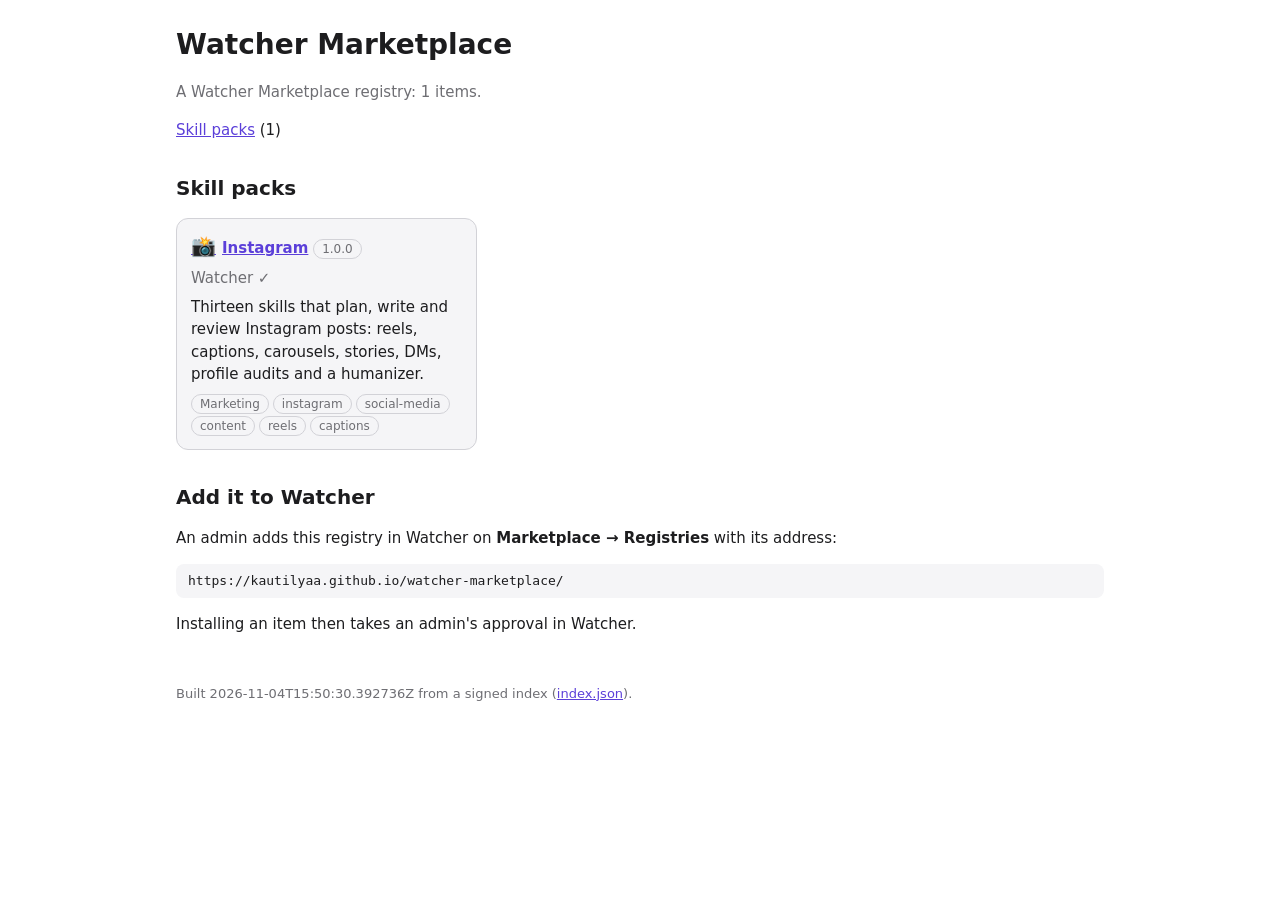
==== docs/index.html @ d585a583 "Registry tools, CI, catalog pages Signed-off-by: ayashasw <arunbh.y@rapidclaims.ai>" ====
<!doctype html>
<html lang="en">
<head>
<meta charset="utf-8">
<meta name="viewport" content="width=device-width, initial-scale=1">
<meta http-equiv="Content-Security-Policy" content="default-src 'none'; img-src 'self'; style-src 'self'">
<meta name="referrer" content="no-referrer">
<title>Watcher Marketplace</title>
<link rel="stylesheet" href="catalog.css">
</head>
<body>
<header>
<h1>Watcher Marketplace</h1>
<p class="muted">A Watcher Marketplace registry: 1 items.</p>
</header>
<main>
<nav><ul>
<li><a href="#skill_pack">Skill packs</a> (1)</li>
</ul></nav>
<section id="skill_pack">
<h2>Skill packs</h2>
<ul class="cards">
<li class="card">
<a href="items/watcher/instagram/index.html"><span class="icon">📸</span><b>Instagram</b></a> <span class="pill">1.0.0</span>
<p class="muted">Watcher ✓</p>
<p>Thirteen skills that plan, write and review Instagram posts: reels, captions, carousels, stories, DMs, profile audits and a humanizer.</p>
<p><span class="pill">Marketing</span><span class="pill">instagram</span><span class="pill">social-media</span><span class="pill">content</span><span class="pill">reels</span><span class="pill">captions</span></p>
</li>
</ul>
</section>
<section class="add">
<h2>Add it to Watcher</h2>
<p>An admin adds this registry in Watcher on <b>Marketplace → Registries</b> with its address:</p>
<pre>https://kautilyaa.github.io/watcher-marketplace/</pre>
<p>Installing an item then takes an admin's approval in Watcher.</p>
</section>
</main>
<footer>Built 2026-11-04T15:50:30.392736Z from a signed index (<a href="index.json">index.json</a>).</footer>
</body>
</html>
---- docs/catalog.css ----
:root { color-scheme: light dark; --fg: #1d1d1f; --muted: #6e6e73; --line: #d2d2d7; --card: #f5f5f7;
  --accent: #5b3fd9; }
@media (prefers-color-scheme: dark) {
  :root { --fg: #f5f5f7; --muted: #a1a1a6; --line: #3a3a3c; --card: #1c1c1e; --accent: #a28bff; }
}
* { box-sizing: border-box; }
body { margin: 0 auto; max-width: 960px; padding: 24px 16px 48px; font: 15px/1.5 system-ui, sans-serif;
  color: var(--fg); }
a { color: var(--accent); }
header h1 { margin: 0 0 4px; font-size: 28px; }
h2 { margin: 32px 0 12px; font-size: 20px; }
.muted, footer { color: var(--muted); }
code, pre { font: 13px/1.4 ui-monospace, monospace; overflow-wrap: anywhere; }
pre { white-space: pre-wrap; background: var(--card); padding: 8px 12px; border-radius: 8px; }
nav ul, .cards, .versions { list-style: none; padding: 0; }
nav li { display: inline-block; margin-right: 16px; }
.cards { display: grid; grid-template-columns: repeat(auto-fill, minmax(260px, 1fr)); gap: 12px; }
.card { background: var(--card); border: 1px solid var(--line); border-radius: 12px; padding: 12px 14px; }
.card p { margin: 6px 0 0; }
.icon { font-size: 20px; margin-right: 6px; }
.pill { display: inline-block; border: 1px solid var(--line); border-radius: 999px; padding: 0 8px; font-size: 12px;
  color: var(--muted); margin: 2px 4px 0 0; }
.withdrawn { color: #c9302c; }
.facts { display: grid; grid-template-columns: max-content 1fr; gap: 4px 16px; }
.facts dt { color: var(--muted); }
.facts dd { margin: 0; }
.versions li { border-top: 1px solid var(--line); padding: 8px 0; }
.versions h3 { margin: 0; font-size: 16px; }
footer { margin-top: 48px; font-size: 13px; }
.shots { display: flex; flex-wrap: wrap; gap: 12px; }
.shots img { max-height: 240px; width: auto; height: auto; max-width: 100%; border: 1px solid var(--line);
  border-radius: 8px; }
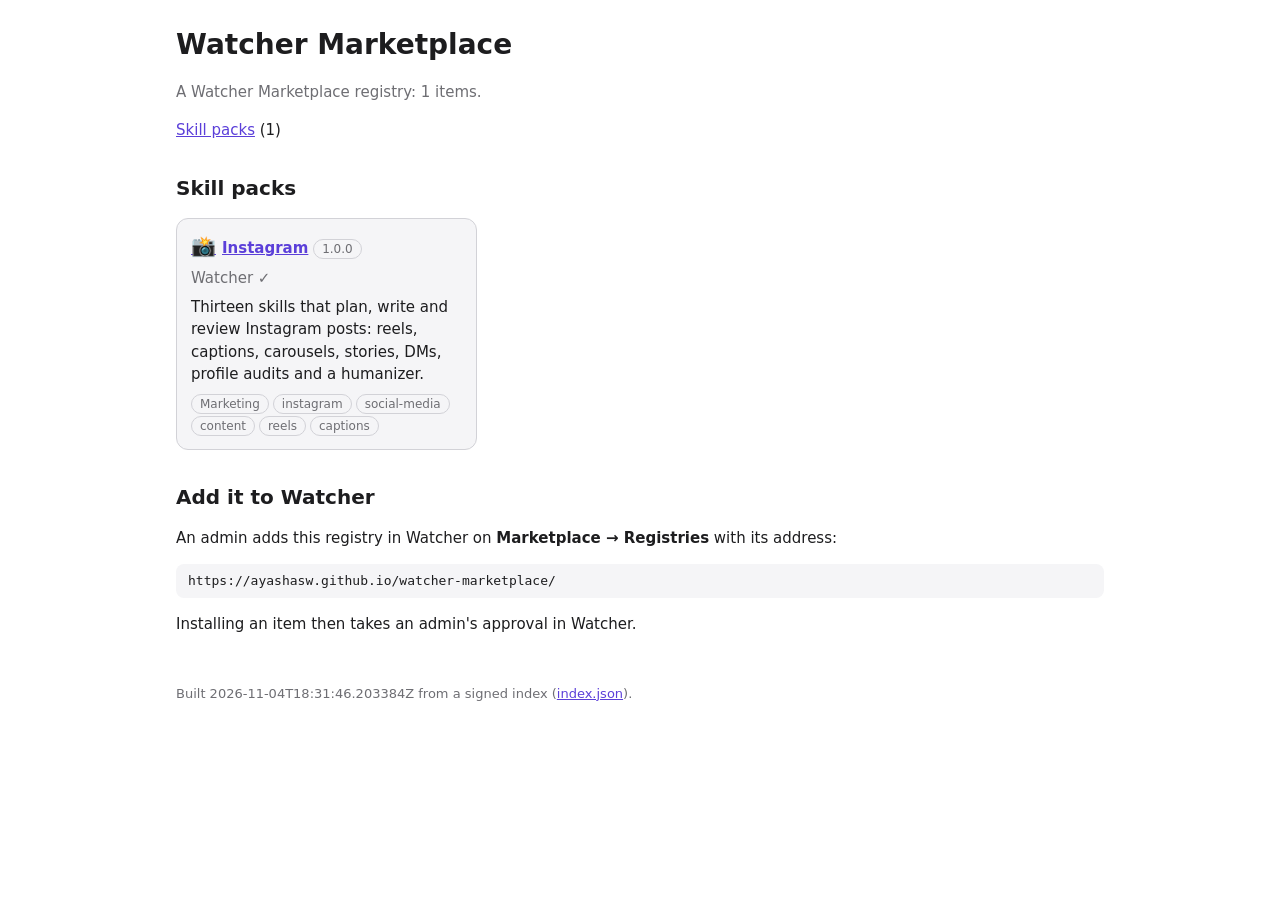
==== commit 53f48cb3: "Serve the registry from ayashasw.github.io Signed-off-by: ayashasw <arunbh.y@rapidclaims.ai>" ====
--- a/docs/index.html
+++ b/docs/index.html
@@ -31,10 +31,10 @@
 <section class="add">
 <h2>Add it to Watcher</h2>
 <p>An admin adds this registry in Watcher on <b>Marketplace → Registries</b> with its address:</p>
-<pre>https://kautilyaa.github.io/watcher-marketplace/</pre>
+<pre>https://ayashasw.github.io/watcher-marketplace/</pre>
 <p>Installing an item then takes an admin's approval in Watcher.</p>
 </section>
 </main>
-<footer>Built 2026-11-04T15:50:30.392736Z from a signed index (<a href="index.json">index.json</a>).</footer>
+<footer>Built 2026-11-04T18:31:46.203384Z from a signed index (<a href="index.json">index.json</a>).</footer>
 </body>
 </html>
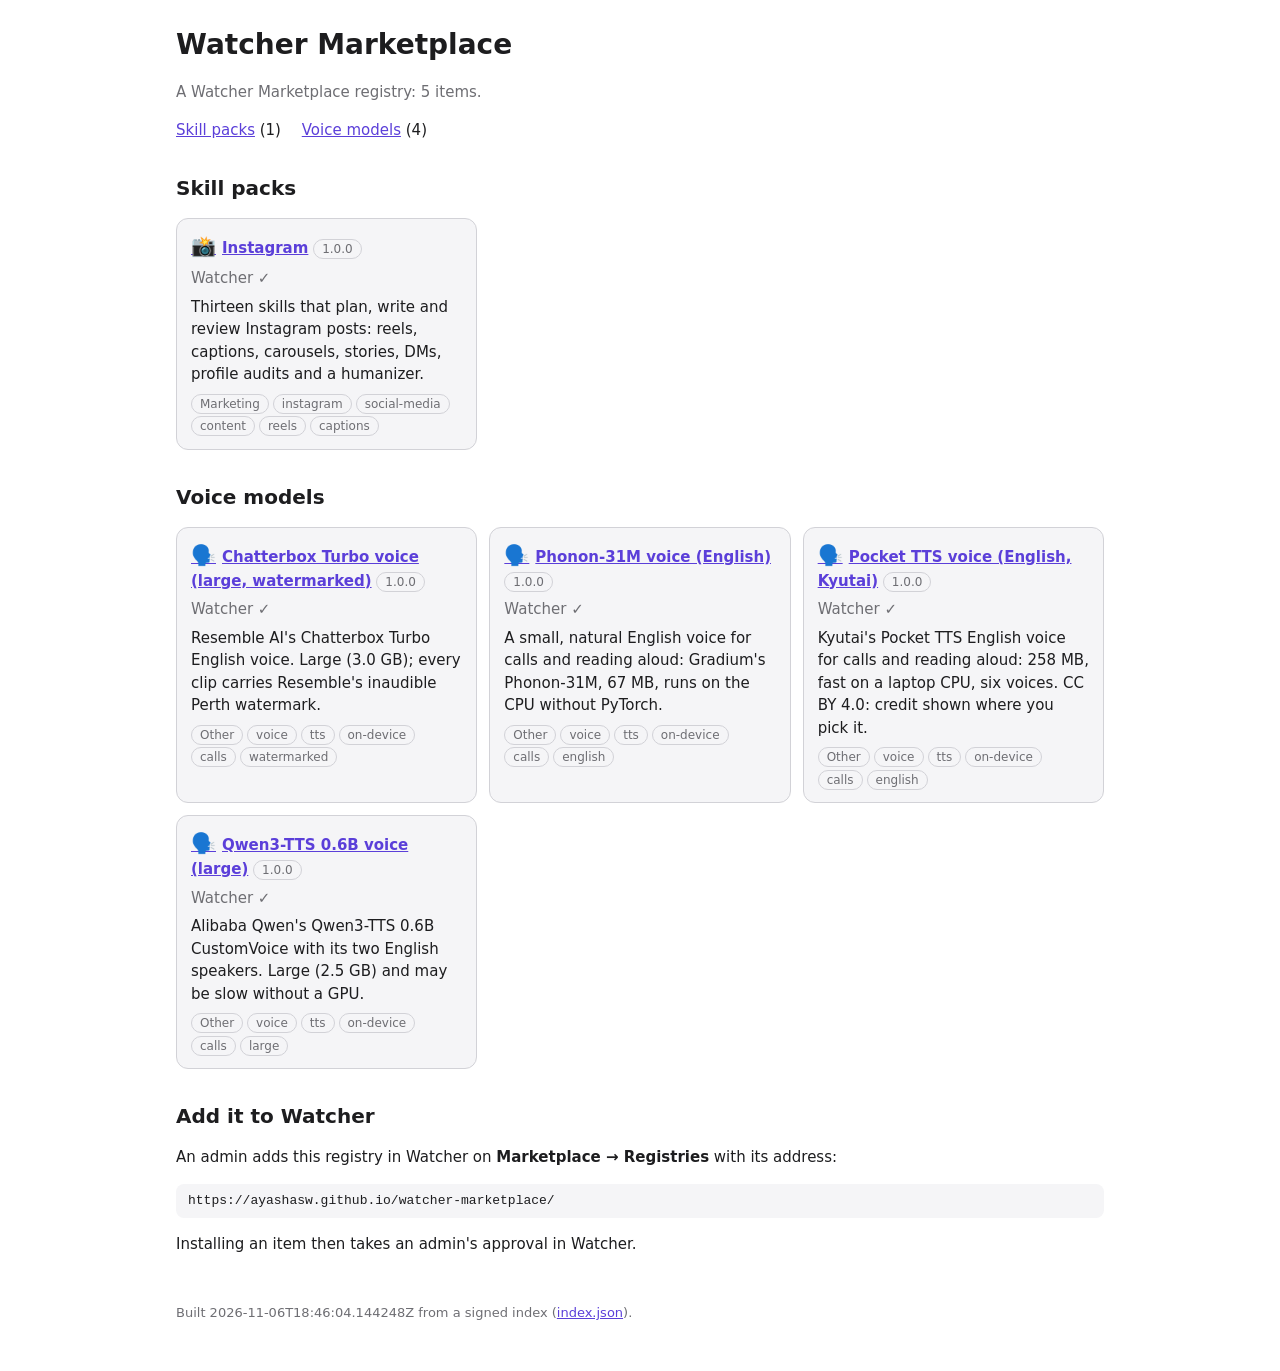
==== commit 5c0d5add: "Voice models: Phonon-31M, Pocket TTS, Qwen3-TTS 0.6B, Chatterbox Turbo" ====
--- a/docs/index.html
+++ b/docs/index.html
@@ -11,11 +11,12 @@
 <body>
 <header>
 <h1>Watcher Marketplace</h1>
-<p class="muted">A Watcher Marketplace registry: 1 items.</p>
+<p class="muted">A Watcher Marketplace registry: 5 items.</p>
 </header>
 <main>
 <nav><ul>
 <li><a href="#skill_pack">Skill packs</a> (1)</li>
+<li><a href="#voice_model">Voice models</a> (4)</li>
 </ul></nav>
 <section id="skill_pack">
 <h2>Skill packs</h2>
@@ -28,6 +29,35 @@
 </li>
 </ul>
 </section>
+<section id="voice_model">
+<h2>Voice models</h2>
+<ul class="cards">
+<li class="card">
+<a href="items/watcher/voice-chatterbox-turbo/index.html"><span class="icon">🗣️</span><b>Chatterbox Turbo voice (large, watermarked)</b></a> <span class="pill">1.0.0</span>
+<p class="muted">Watcher ✓</p>
+<p>Resemble AI&#x27;s Chatterbox Turbo English voice. Large (3.0 GB); every clip carries Resemble&#x27;s inaudible Perth watermark.</p>
+<p><span class="pill">Other</span><span class="pill">voice</span><span class="pill">tts</span><span class="pill">on-device</span><span class="pill">calls</span><span class="pill">watermarked</span></p>
+</li>
+<li class="card">
+<a href="items/watcher/voice-phonon-31m/index.html"><span class="icon">🗣️</span><b>Phonon-31M voice (English)</b></a> <span class="pill">1.0.0</span>
+<p class="muted">Watcher ✓</p>
+<p>A small, natural English voice for calls and reading aloud: Gradium&#x27;s Phonon-31M, 67 MB, runs on the CPU without PyTorch.</p>
+<p><span class="pill">Other</span><span class="pill">voice</span><span class="pill">tts</span><span class="pill">on-device</span><span class="pill">calls</span><span class="pill">english</span></p>
+</li>
+<li class="card">
+<a href="items/watcher/voice-pocket-tts/index.html"><span class="icon">🗣️</span><b>Pocket TTS voice (English, Kyutai)</b></a> <span class="pill">1.0.0</span>
+<p class="muted">Watcher ✓</p>
+<p>Kyutai&#x27;s Pocket TTS English voice for calls and reading aloud: 258 MB, fast on a laptop CPU, six voices. CC BY 4.0: credit shown where you pick it.</p>
+<p><span class="pill">Other</span><span class="pill">voice</span><span class="pill">tts</span><span class="pill">on-device</span><span class="pill">calls</span><span class="pill">english</span></p>
+</li>
+<li class="card">
+<a href="items/watcher/voice-qwen3-tts-0-6b/index.html"><span class="icon">🗣️</span><b>Qwen3-TTS 0.6B voice (large)</b></a> <span class="pill">1.0.0</span>
+<p class="muted">Watcher ✓</p>
+<p>Alibaba Qwen&#x27;s Qwen3-TTS 0.6B CustomVoice with its two English speakers. Large (2.5 GB) and may be slow without a GPU.</p>
+<p><span class="pill">Other</span><span class="pill">voice</span><span class="pill">tts</span><span class="pill">on-device</span><span class="pill">calls</span><span class="pill">large</span></p>
+</li>
+</ul>
+</section>
 <section class="add">
 <h2>Add it to Watcher</h2>
 <p>An admin adds this registry in Watcher on <b>Marketplace → Registries</b> with its address:</p>
@@ -35,6 +65,6 @@
 <p>Installing an item then takes an admin's approval in Watcher.</p>
 </section>
 </main>
-<footer>Built 2026-11-04T18:31:46.203384Z from a signed index (<a href="index.json">index.json</a>).</footer>
+<footer>Built 2026-11-06T18:46:04.144248Z from a signed index (<a href="index.json">index.json</a>).</footer>
 </body>
 </html>
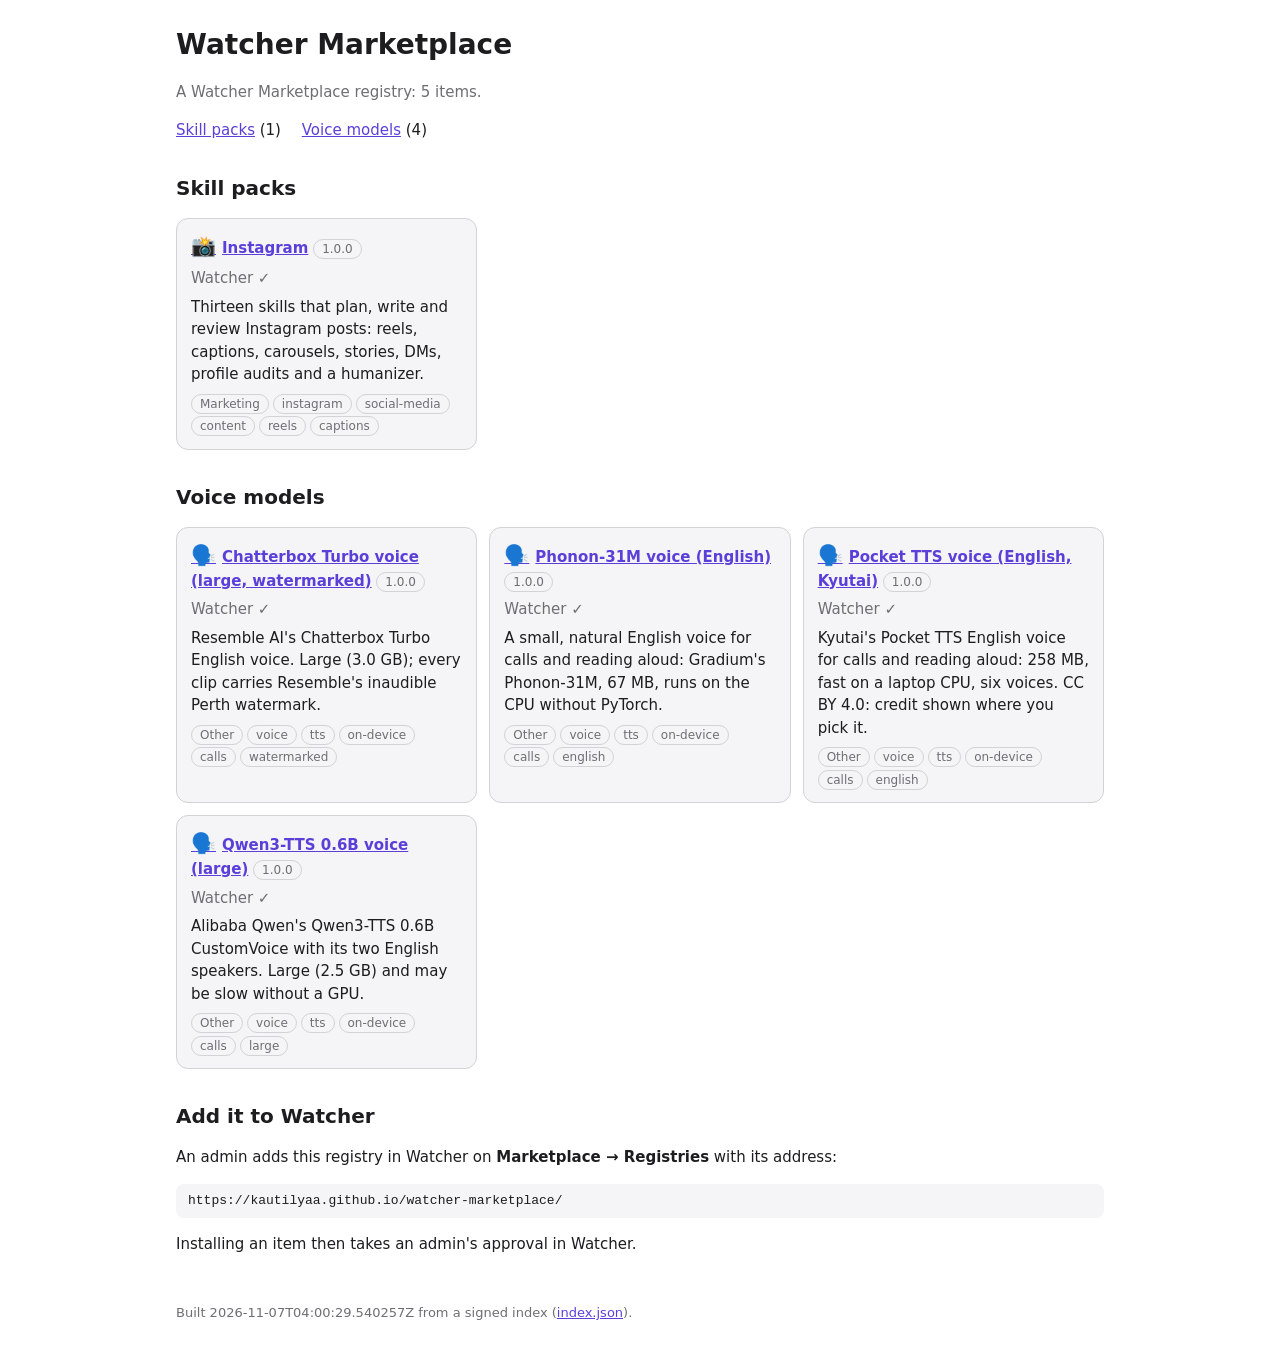
==== commit 61489923: "Serve the registry from kautilyaa.github.io" ====
--- a/docs/index.html
+++ b/docs/index.html
@@ -61,10 +61,10 @@
 <section class="add">
 <h2>Add it to Watcher</h2>
 <p>An admin adds this registry in Watcher on <b>Marketplace → Registries</b> with its address:</p>
-<pre>https://ayashasw.github.io/watcher-marketplace/</pre>
+<pre>https://kautilyaa.github.io/watcher-marketplace/</pre>
 <p>Installing an item then takes an admin's approval in Watcher.</p>
 </section>
 </main>
-<footer>Built 2026-11-06T18:46:04.144248Z from a signed index (<a href="index.json">index.json</a>).</footer>
+<footer>Built 2026-11-07T04:00:29.540257Z from a signed index (<a href="index.json">index.json</a>).</footer>
 </body>
 </html>
